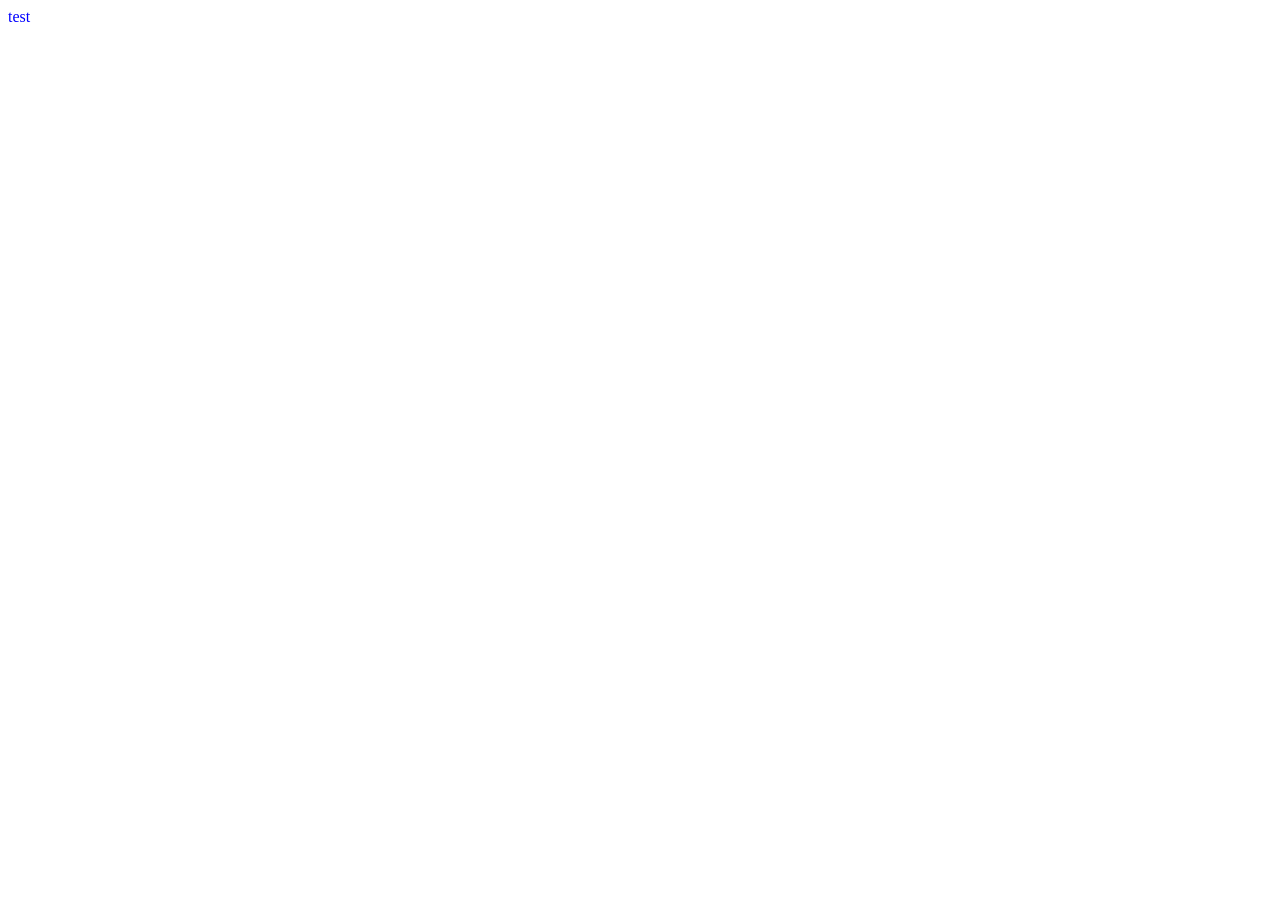
==== src/index.html @ c3414579 "delete .idea" ====
<!doctype html>
<html lang="ru">

<head>
    <meta charset="UTF-8">
    <meta name="viewport"
        content="width=device-width, user-scalable=no, initial-scale=1.0, maximum-scale=1.0, minimum-scale=1.0">
    <meta http-equiv="X-UA-Compatible" content="ie=edge">
    <title>Document</title>
    <link rel="stylesheet" href="/src/assets/styles/style.css">
</head>

<body>
    <div class="test" style="color: blue">
        test
    </div>

    <script src="index.js"></script>
</body>

</html>
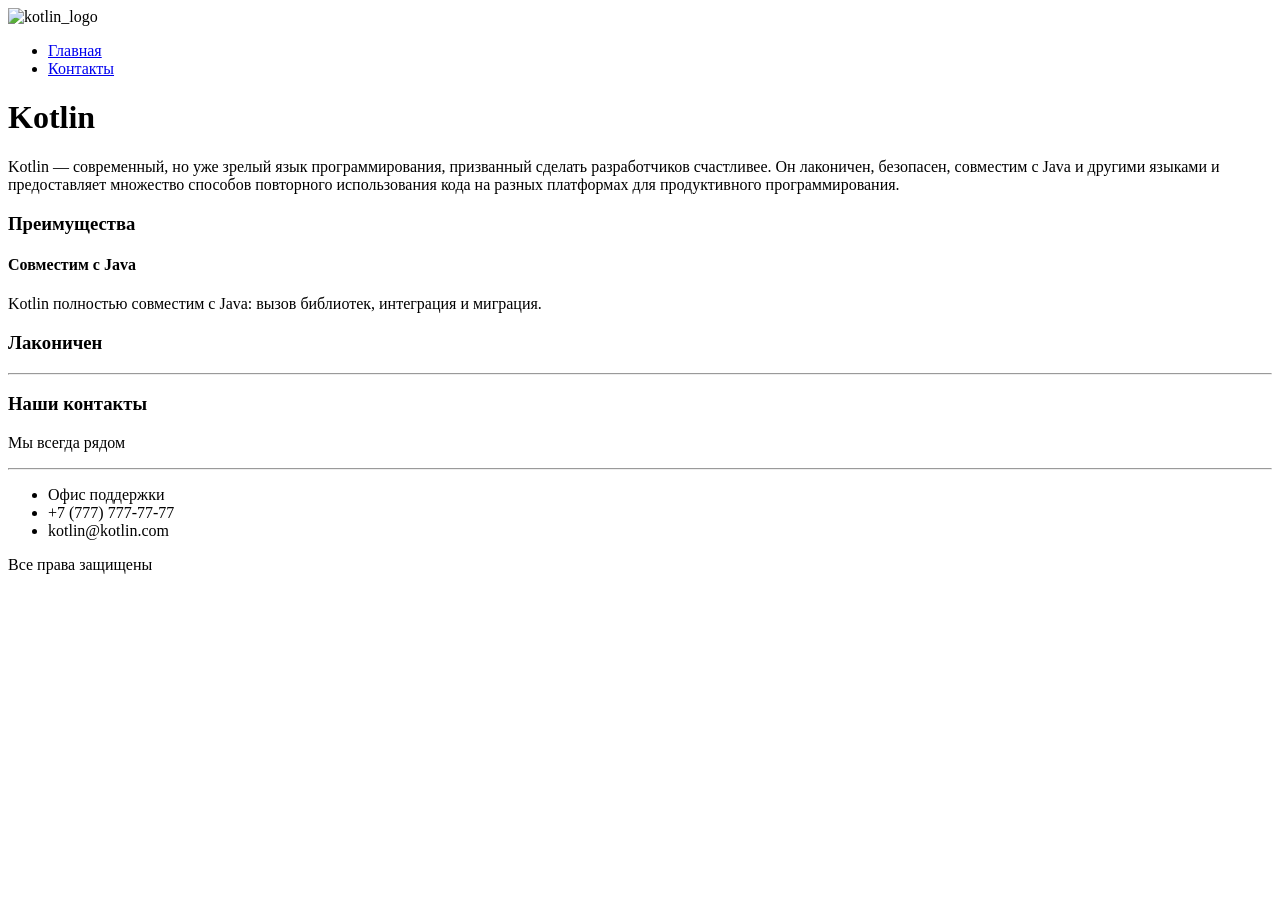
==== commit 329d3e9e: "move html pages into src" ====
--- a/src/index.html
+++ b/src/index.html
@@ -1,21 +1,54 @@
-<!doctype html>
-<html lang="ru">
-
-<head>
-    <meta charset="UTF-8">
-    <meta name="viewport"
-        content="width=device-width, user-scalable=no, initial-scale=1.0, maximum-scale=1.0, minimum-scale=1.0">
-    <meta http-equiv="X-UA-Compatible" content="ie=edge">
-    <title>Document</title>
-    <link rel="stylesheet" href="/src/assets/styles/style.css">
-</head>
-
-<body>
-    <div class="test" style="color: blue">
-        test
-    </div>
-
-    <script src="index.js"></script>
-</body>
-
+<!DOCTYPE html>
+<html>
+    <body>
+        <header>
+            <div class="logo">
+                <img src="src/assets/icons/kotlin_logo.svg" alt="kotlin_logo" width="350">
+            </div>
+            <div class="nav">
+                <nav>
+                    <ul>
+                        <li>
+                            <a href="index.html">Главная</a>
+                        </li>
+                        <li>
+                            <a href="contacts.html">Контакты</a>
+                        </li>
+                    </ul>
+                </nav>
+            </div>
+        </header>
+        <h1>Kotlin</h1>
+        <p>
+            Kotlin — современный, но уже зрелый язык программирования, призванный сделать 
+            разработчиков счастливее. Он лаконичен, безопасен, совместим с Java и другими 
+            языками и предоставляет множество способов повторного использования кода на разных 
+            платформах для продуктивного программирования.
+        </p>
+        <h3>
+            Преимущества
+        </h3>
+        <h4>
+            Совместим с Java
+        </h4>
+        <p>
+            Kotlin полностью совместим с Java: вызов библиотек, 
+            интеграция и миграция.
+        </p>
+        <h3>
+            Лаконичен
+        </h3>
+        <hr>
+        <footer>
+            <h3>Наши контакты</h3>
+            <p>Мы всегда рядом</p>
+            <hr>
+            <ul>
+                <li>Офис поддержки</li>
+                <li>+7 (777) 777-77-77</li>
+                <li>kotlin@kotlin.com</li>
+            </ul>
+            <p>Все права защищены</p>
+        </footer>
+    </body>
 </html>
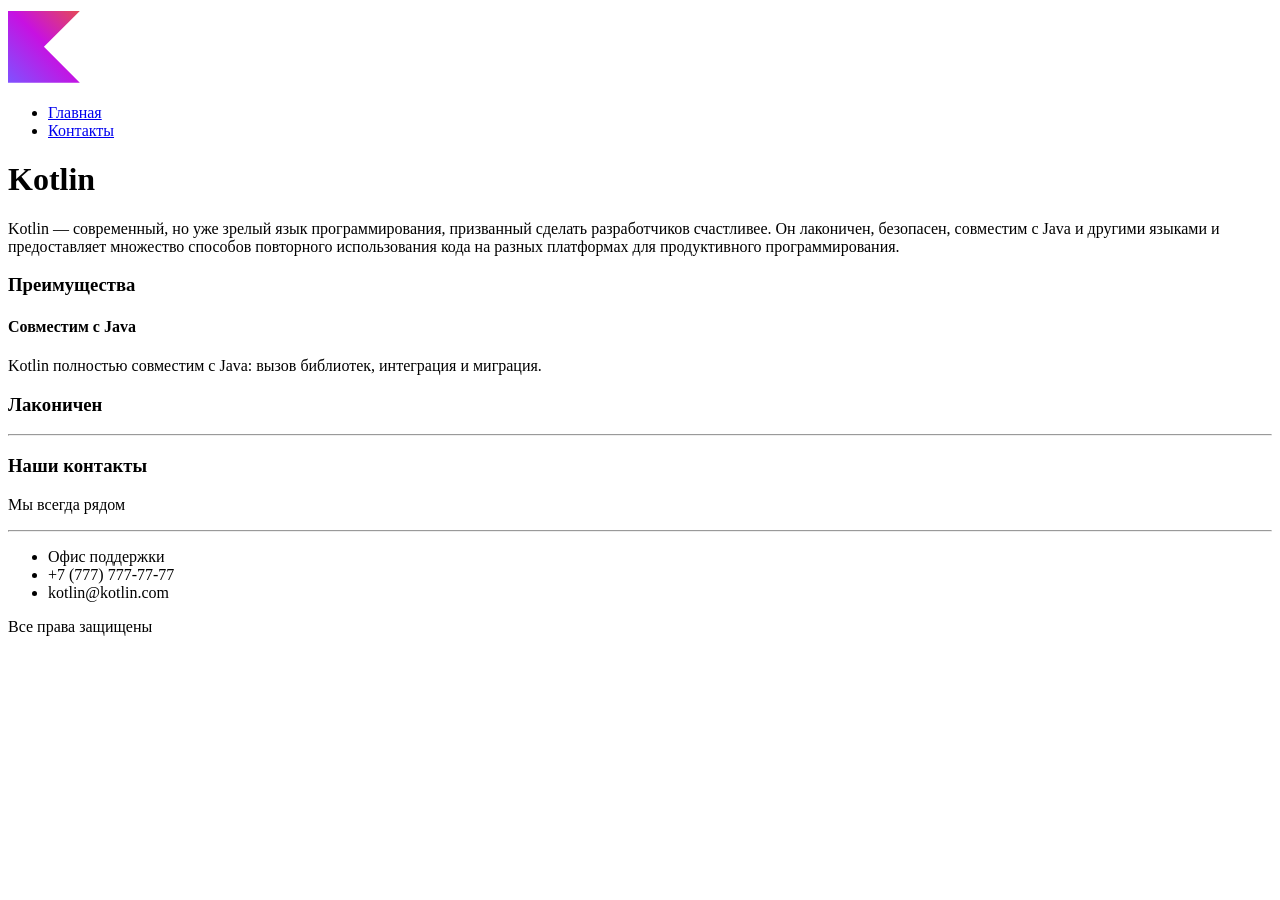
==== commit ce51a342: "meme" ====
--- a/src/index.html
+++ b/src/index.html
@@ -3,7 +3,7 @@
     <body>
         <header>
             <div class="logo">
-                <img src="src/assets/icons/kotlin_logo.svg" alt="kotlin_logo" width="350">
+                <img src="assets/icons/kotlin_logo.svg" alt="kotlin_logo" width="350">
             </div>
             <div class="nav">
                 <nav>
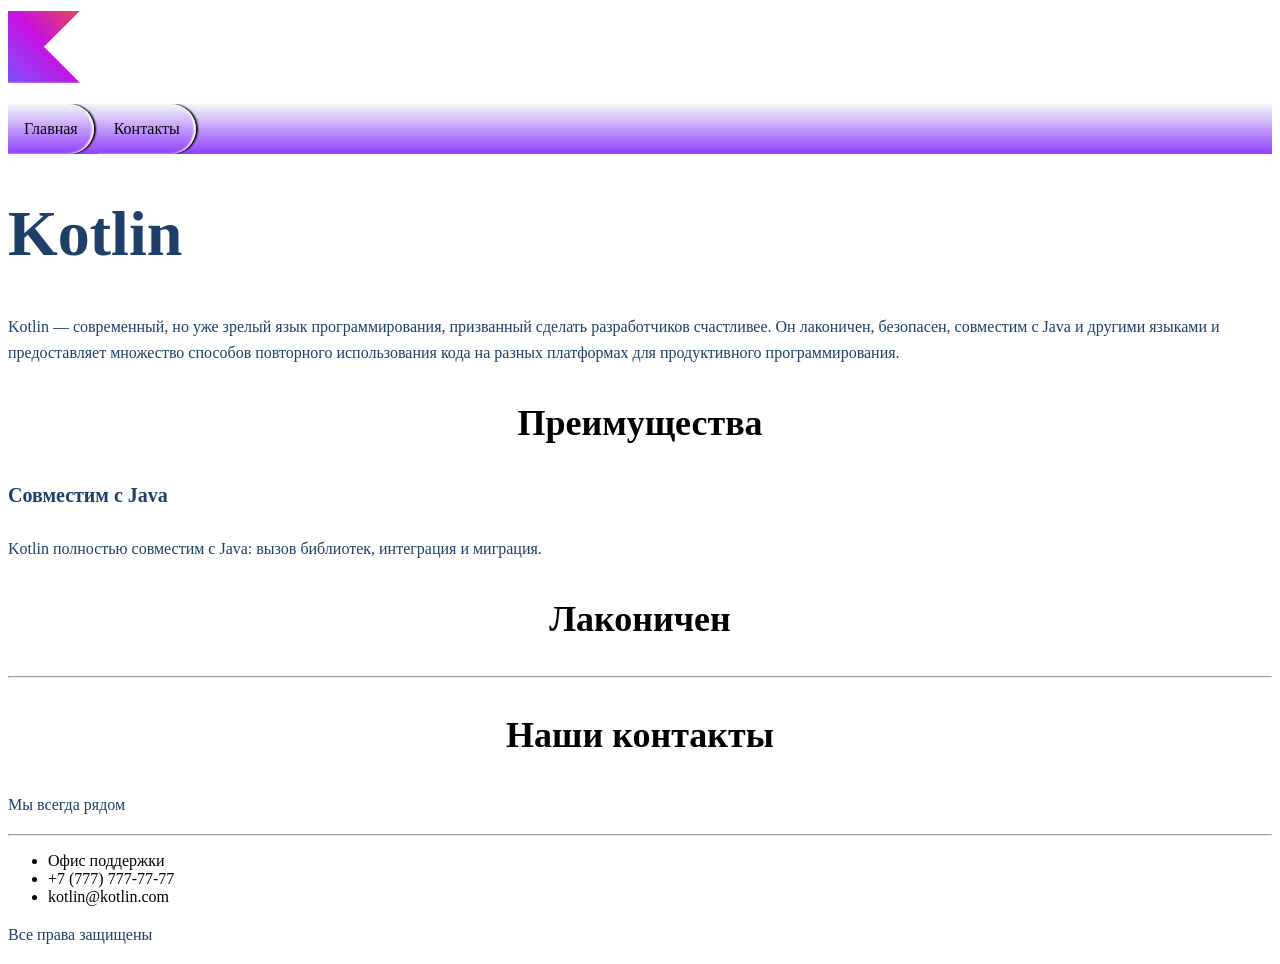
==== commit 781336ec: "add styles" ====
--- a/src/index.html
+++ b/src/index.html
@@ -1,12 +1,15 @@
 <!DOCTYPE html>
 <html>
+    <head>
+        <link rel="stylesheet" href="assets/styles/style.css">
+    </head>
     <body>
         <header>
             <div class="logo">
                 <img src="assets/icons/kotlin_logo.svg" alt="kotlin_logo" width="350">
             </div>
-            <div class="nav">
-                <nav>
+            <div>
+                <nav class="nav">
                     <ul>
                         <li>
                             <a href="index.html">Главная</a>
@@ -18,37 +21,37 @@
                 </nav>
             </div>
         </header>
-        <h1>Kotlin</h1>
-        <p>
+        <h1 class="base_h1">Kotlin</h1>
+        <p class="base_paragraph">
             Kotlin — современный, но уже зрелый язык программирования, призванный сделать 
             разработчиков счастливее. Он лаконичен, безопасен, совместим с Java и другими 
             языками и предоставляет множество способов повторного использования кода на разных 
             платформах для продуктивного программирования.
         </p>
-        <h3>
+        <h3 class="base_h3">
             Преимущества
         </h3>
-        <h4>
+        <h4 class="base_h4">
             Совместим с Java
         </h4>
-        <p>
+        <p class="base_paragraph">
             Kotlin полностью совместим с Java: вызов библиотек, 
             интеграция и миграция.
         </p>
-        <h3>
+        <h3 class="base_h3">
             Лаконичен
         </h3>
         <hr>
         <footer>
-            <h3>Наши контакты</h3>
-            <p>Мы всегда рядом</p>
+            <h3 class="base_h3">Наши контакты</h3>
+            <p class="base_paragraph">Мы всегда рядом</p>
             <hr>
             <ul>
                 <li>Офис поддержки</li>
                 <li>+7 (777) 777-77-77</li>
                 <li>kotlin@kotlin.com</li>
             </ul>
-            <p>Все права защищены</p>
+            <p class="base_paragraph">Все права защищены</p>
         </footer>
     </body>
 </html>
--- a/src/assets/styles/style.css
+++ b/src/assets/styles/style.css
@@ -0,0 +1,97 @@
+@import "./global.css";
+@import "./fonts.css";
+@import "./utils.css";
+
+.test {
+    color: yellow !important;
+}
+
+.test {
+    color: red !important;
+}
+
+.base_paragraph {
+    font-size: 16px;
+    line-height: 26px;
+    color: #1F3F68;
+}
+
+.base_h1 {
+    font-size: 64px;
+    color: #1F3F68;
+}
+
+.base_h2 {
+    font-weight: 500;
+    font-size: 44px;
+    text-align: center;
+}
+
+.base_h3 {
+    font-size: 36px;
+    text-align: center;
+}
+
+.base_h4 {
+    font-size: 20px;
+    line-height: 30px;
+    color: #1F3F68;
+}
+
+.base_input {
+    border: 1px solid #356EAD;
+    box-sizing: border-box;
+    border-radius: 10px;
+    opacity: 0.4;
+}
+
+.base_textarea {
+    border: 1px solid #356EAD;
+    box-sizing: border-box;
+    border-radius: 10px;
+    opacity: 0.4;
+}
+
+.submit_button {
+    text-align: center;
+    color: #FFFFFF;
+    text-transform: uppercase;
+    font-size: 16px;
+    padding-left: 16px;
+    padding-right: 16px;
+    padding-top: 8px;
+    padding-bottom: 8px;
+    font-weight: 700;
+    border-radius: 8px;
+    background: linear-gradient(to right, #a6c5ff, #7d9bff);
+    border: 0px;
+}
+
+.nav ul {
+    overflow: hidden;
+    padding: 0;
+    background: linear-gradient(to top, #923fff, #F3F6F6 );
+}
+
+.nav ul li {
+    list-style: none;
+    position: relative;
+    display: inline-block;
+    border-radius: 0px 32px 32px 0;
+    padding: 16px;
+    box-shadow: -2px 0 2px #FFFFFF inset, 2px 0 2px #000000;
+}
+
+.nav ul li a {
+    text-decoration: none;
+    color: #000000;
+}
+
+.contacts_form {
+    background-image: url('../img/image1.png');
+    background-size: cover;
+    background-repeat: no-repeat;
+    background-position: center;
+    padding: 10px;
+    border-radius: 8px;
+}
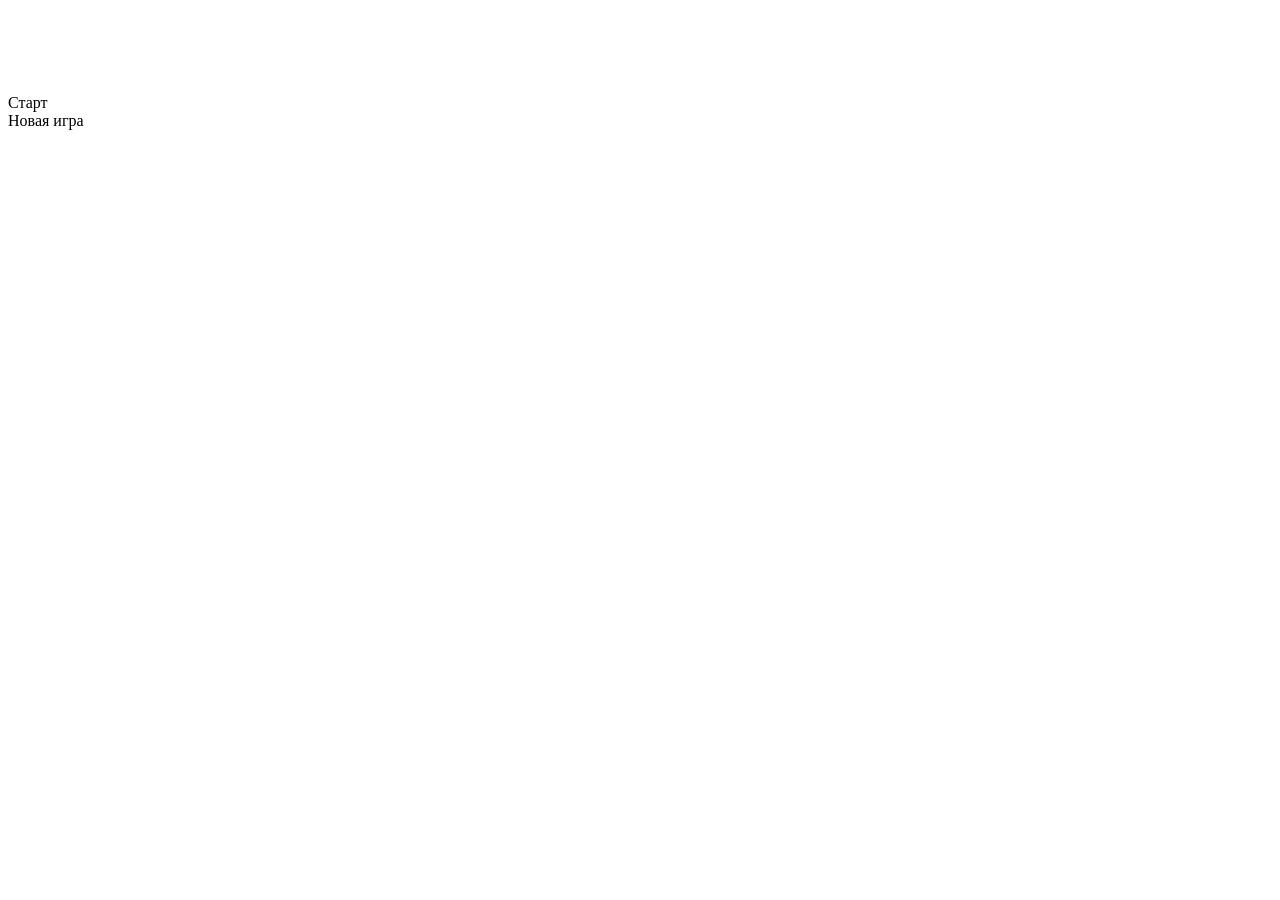
==== commit 29948e2b: "lab11" ====
--- a/src/index.html
+++ b/src/index.html
@@ -1,57 +1,24 @@
-<!DOCTYPE html>
-<html>
-    <head>
-        <link rel="stylesheet" href="assets/styles/style.css">
-    </head>
-    <body>
-        <header>
-            <div class="logo">
-                <img src="assets/icons/kotlin_logo.svg" alt="kotlin_logo" width="350">
-            </div>
-            <div>
-                <nav class="nav">
-                    <ul>
-                        <li>
-                            <a href="index.html">Главная</a>
-                        </li>
-                        <li>
-                            <a href="contacts.html">Контакты</a>
-                        </li>
-                    </ul>
-                </nav>
-            </div>
-        </header>
-        <h1 class="base_h1">Kotlin</h1>
-        <p class="base_paragraph">
-            Kotlin — современный, но уже зрелый язык программирования, призванный сделать 
-            разработчиков счастливее. Он лаконичен, безопасен, совместим с Java и другими 
-            языками и предоставляет множество способов повторного использования кода на разных 
-            платформах для продуктивного программирования.
-        </p>
-        <h3 class="base_h3">
-            Преимущества
-        </h3>
-        <h4 class="base_h4">
-            Совместим с Java
-        </h4>
-        <p class="base_paragraph">
-            Kotlin полностью совместим с Java: вызов библиотек, 
-            интеграция и миграция.
-        </p>
-        <h3 class="base_h3">
-            Лаконичен
-        </h3>
-        <hr>
-        <footer>
-            <h3 class="base_h3">Наши контакты</h3>
-            <p class="base_paragraph">Мы всегда рядом</p>
-            <hr>
-            <ul>
-                <li>Офис поддержки</li>
-                <li>+7 (777) 777-77-77</li>
-                <li>kotlin@kotlin.com</li>
-            </ul>
-            <p class="base_paragraph">Все права защищены</p>
-        </footer>
-    </body>
-</html>+<!doctype html>
+<html lang="ru">
+<head>
+    <meta charset="UTF-8">
+    <meta name="viewport"
+          content="width=device-width, user-scalable=no, initial-scale=1.0, maximum-scale=1.0, minimum-scale=1.0">
+    <meta http-equiv="X-UA-Compatible" content="ie=edge">
+    <title>Document</title>
+    <link rel="stylesheet" href="/src/assets/styles/style.css">
+</head>
+<body>
+<main>
+    <div id="game-wrap">
+        <table id="game"></table>
+    </div>
+    <div id="menu">
+        <div id="playButton" class="menuButton">Старт</div>
+        <div id="newGameButton" class="menuButton">Новая игра</div>
+    </div>
+</main>
+
+<script src="./index.js"></script>
+</body>
+</html>
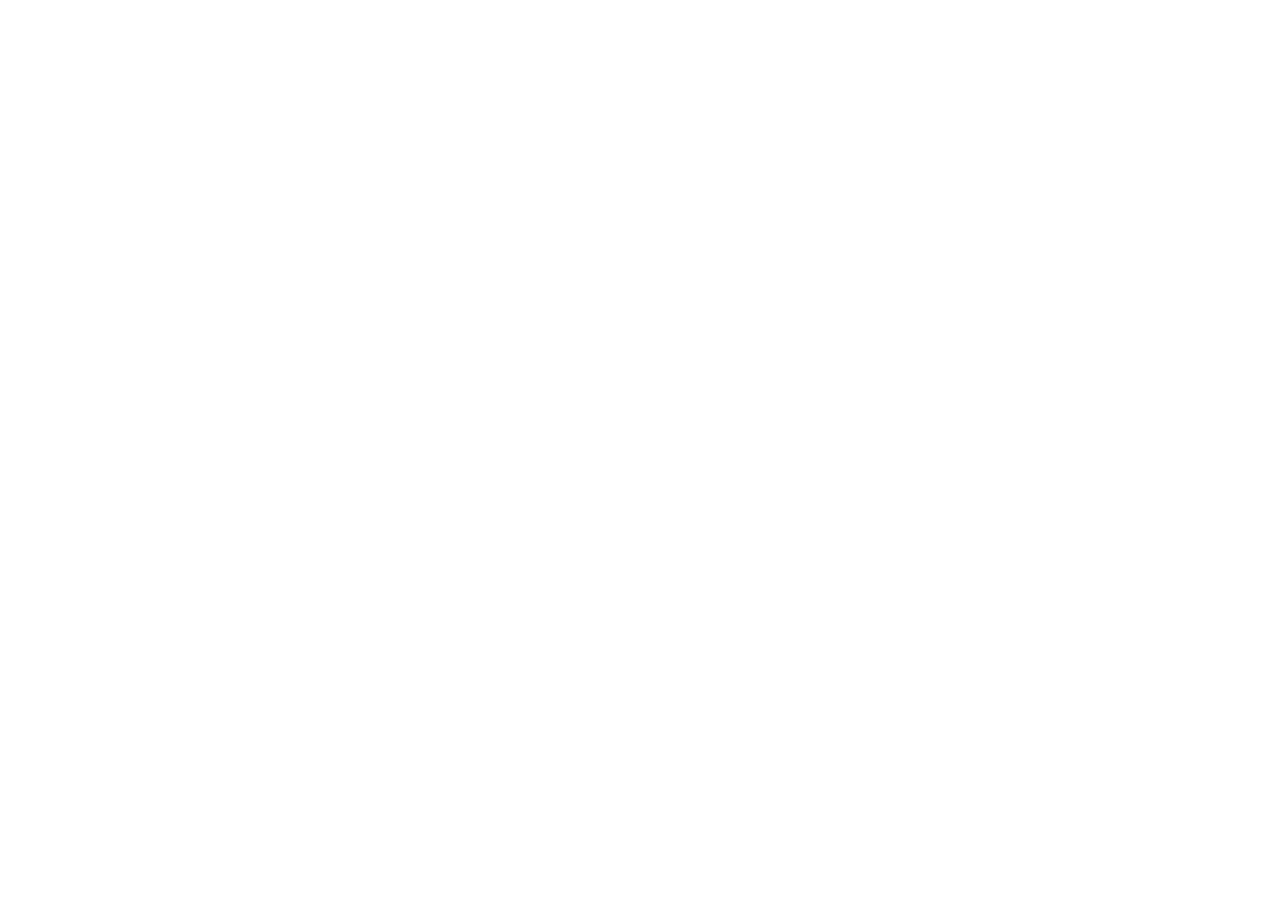
==== commit 05dbcf0d: "lesson12" ====
--- a/src/index.html
+++ b/src/index.html
@@ -5,20 +5,9 @@
     <meta name="viewport"
           content="width=device-width, user-scalable=no, initial-scale=1.0, maximum-scale=1.0, minimum-scale=1.0">
     <meta http-equiv="X-UA-Compatible" content="ie=edge">
-    <title>Document</title>
-    <link rel="stylesheet" href="/src/assets/styles/style.css">
+    <title>Pizza</title>
 </head>
 <body>
-<main>
-    <div id="game-wrap">
-        <table id="game"></table>
-    </div>
-    <div id="menu">
-        <div id="playButton" class="menuButton">Старт</div>
-        <div id="newGameButton" class="menuButton">Новая игра</div>
-    </div>
-</main>
-
-<script src="./index.js"></script>
+<script src="pizza.js"></script>
 </body>
-</html>
+</html>
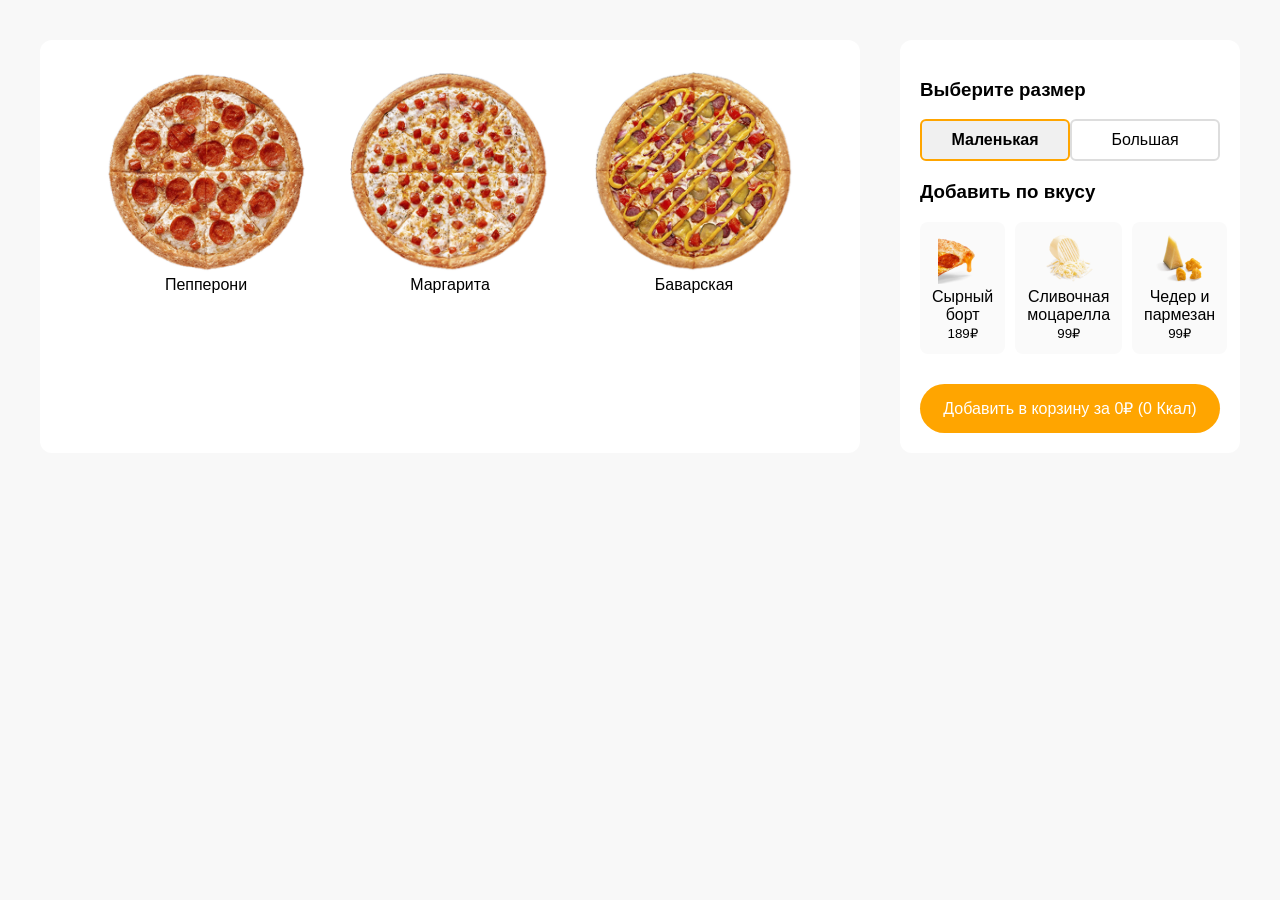
==== commit 0a4a0622: "lesson13" ====
--- a/src/index.html
+++ b/src/index.html
@@ -1,13 +1,59 @@
-<!doctype html>
+<!DOCTYPE html>
 <html lang="ru">
 <head>
     <meta charset="UTF-8">
     <meta name="viewport"
           content="width=device-width, user-scalable=no, initial-scale=1.0, maximum-scale=1.0, minimum-scale=1.0">
     <meta http-equiv="X-UA-Compatible" content="ie=edge">
-    <title>Pizza</title>
+    <title>Document</title>
+    <link rel="stylesheet" href="assets/styles/styles.css">
 </head>
 <body>
-<script src="pizza.js"></script>
+<div class="left">
+    <div class="pizza-options">
+        <div class="pizza-option" data-type="Пепперони">
+            <img src="assets/img/Пеперони.jpg" alt="Маргарита">
+            <div>Пепперони</div>
+        </div>
+        <div class="pizza-option" data-type="Маргарита">
+            <img src="assets/img/Маргарита.jpg" alt="Маргарита">
+            <div>Маргарита</div>
+        </div>
+        <div class="pizza-option" data-type="Баварская">
+            <img src="assets/img/Баварская.jpg" alt="Баварская">
+            <div>Баварская</div>
+        </div>
+    </div>
+</div>
+<div class="right">
+    <h3>Выберите размер</h3>
+    <div class="size-toggle">
+        <input type="radio" name="size" id="small" value="маленькая" checked hidden>
+        <label for="small">Маленькая</label>
+        <input type="radio" name="size" id="large" value="большая" hidden>
+        <label for="large">Большая</label>
+    </div>
+    <h3>Добавить по вкусу</h3>
+    <div class="addons">
+        <div class="addon" data-name="сырный борт" data-price="189" data-cal="50">
+            <img src="assets/img/бортик.png" alt="">
+            <div>Сырный борт</div>
+            <small>189₽</small>
+        </div>
+        <div class="addon" data-name="сливочная моцарелла" data-price="99" data-cal="20">
+            <img src="assets/img/моцарелла.png" alt="">
+            <div>Сливочная моцарелла</div>
+            <small>99₽</small>
+        </div>
+        <div class="addon" data-name="чедер и пармезан" data-price="99" data-cal="20">
+            <img src="assets/img/чедр.png" alt="">
+            <div>Чедер и пармезан</div>
+            <small>99₽</small>
+        </div>
+    </div>
+    <button class="cart-button" id="cartButton">Добавить в корзину за 0₽ (0 Ккал)</button>
+</div>
+<script  src="pizza.js"></script>
+
 </body>
 </html>
--- a/src/assets/styles/styles.css
+++ b/src/assets/styles/styles.css
@@ -0,0 +1,97 @@
+body {
+    font-family: sans-serif;
+    margin: 0;
+    padding: 40px;
+    background: #f8f8f8;
+    display: flex;
+    gap: 40px;
+}
+.left, .right {
+    background: #fff;
+    padding: 20px;
+    border-radius: 12px;
+}
+.left {
+    flex: 1;
+    display: flex;
+    flex-direction: column;
+    align-items: center;
+}
+.pizza-options {
+    display: flex;
+    gap: 20px;
+}
+.pizza-option {
+    text-align: center;
+    cursor: pointer;
+    border: 2px solid transparent;
+    border-radius: 10px;
+    padding: 10px;
+    transition: border-color 0.3s;
+}
+.pizza-option.selected {
+    border-color: orange;
+    background: #fff5e6;
+}
+.pizza-option img {
+    width: 200px;
+    height: 200px;
+    object-fit: cover;
+    border-radius: 50%;
+}
+
+.right {
+    width: 300px;
+}
+.size-toggle {
+    display: flex;
+    justify-content: space-between;
+    margin-bottom: 20px;
+}
+.size-toggle label {
+    flex: 1;
+    text-align: center;
+    border: 2px solid #ddd;
+    padding: 10px;
+    border-radius: 6px;
+    cursor: pointer;
+}
+.size-toggle input:checked + label {
+    background: #f0f0f0;
+    border-color: orange;
+    font-weight: bold;
+}
+.addons {
+    display: flex;
+    gap: 10px;
+}
+.addon {
+    flex: 1;
+    background: #fafafa;
+    border-radius: 8px;
+    text-align: center;
+    padding: 10px;
+    cursor: pointer;
+    border: 2px solid transparent;
+}
+.addon.selected {
+    border-color: orange;
+    background: #fff5e6;
+}
+.addon img {
+    width: 50px;
+    height: 50px;
+    object-fit: contain;
+}
+
+.cart-button {
+    margin-top: 30px;
+    background: orange;
+    color: white;
+    border: none;
+    border-radius: 30px;
+    padding: 15px 20px;
+    font-size: 16px;
+    cursor: pointer;
+    width: 100%;
+}
